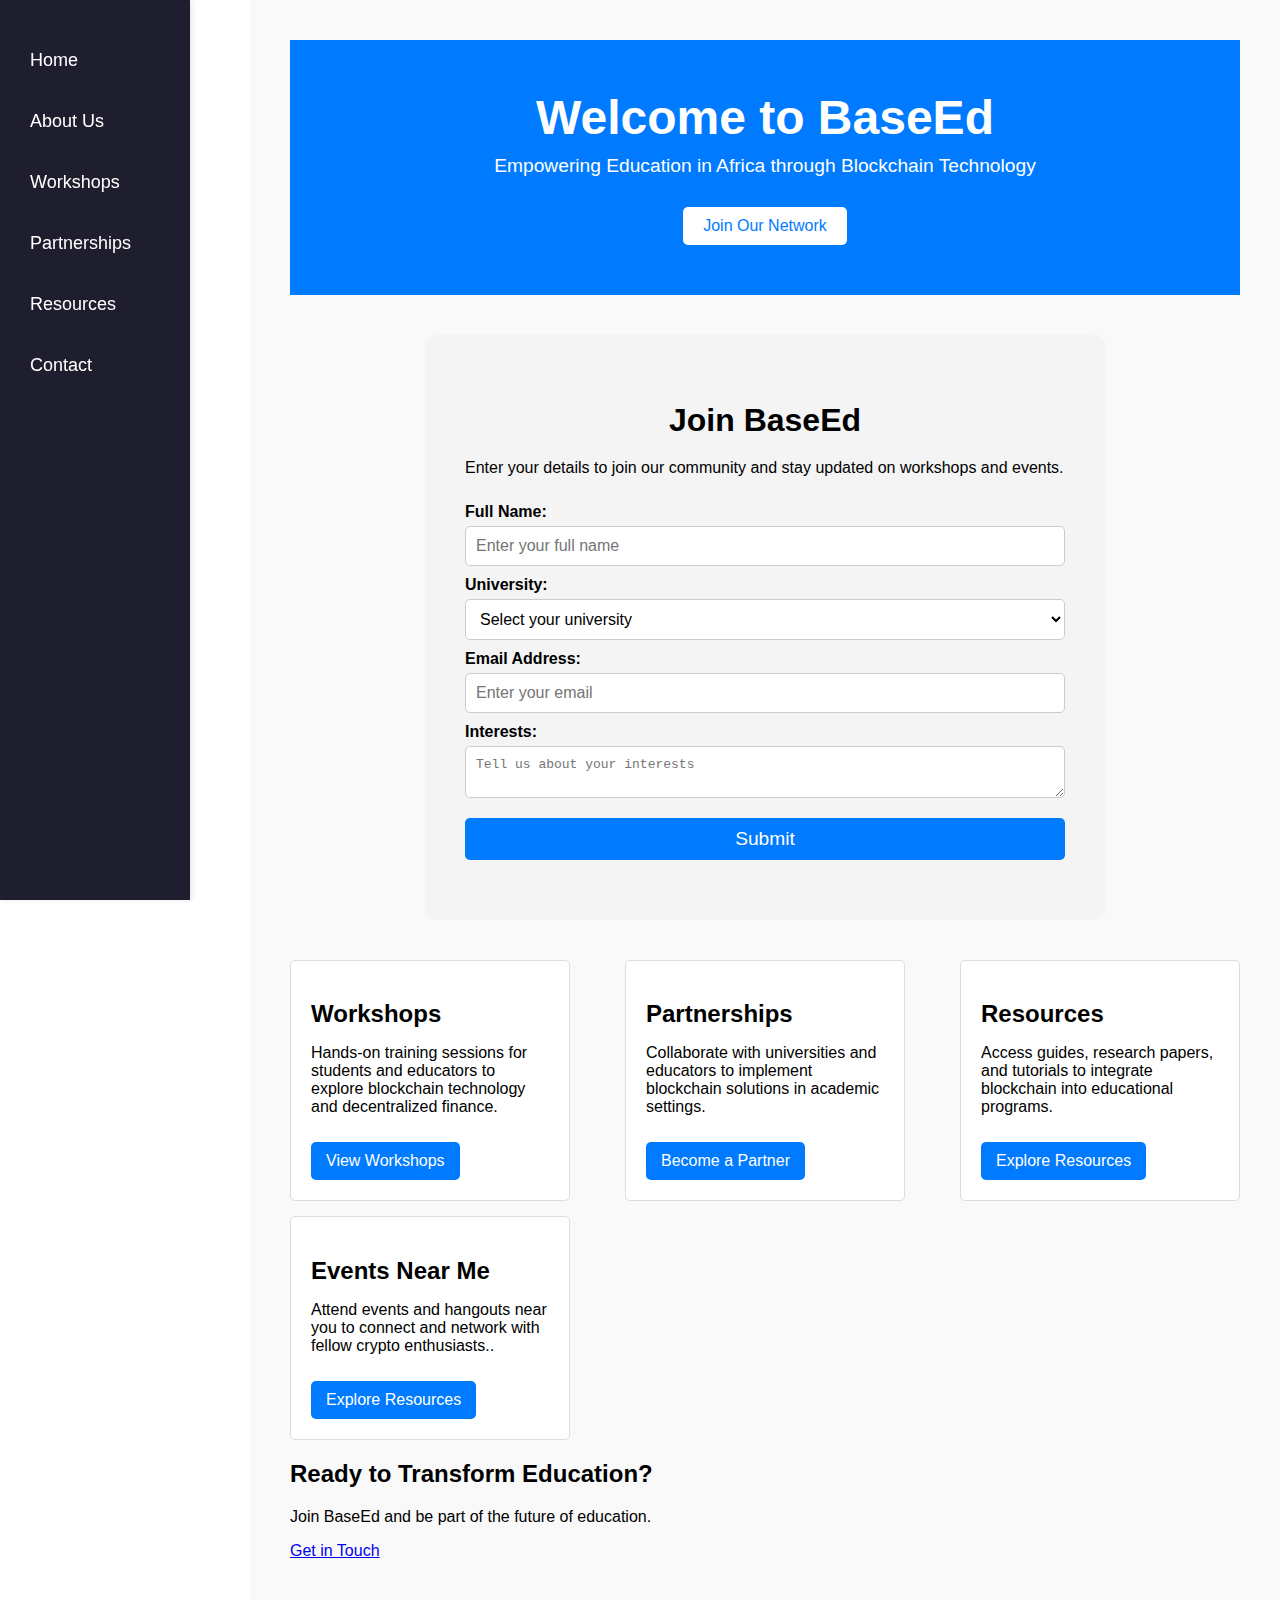
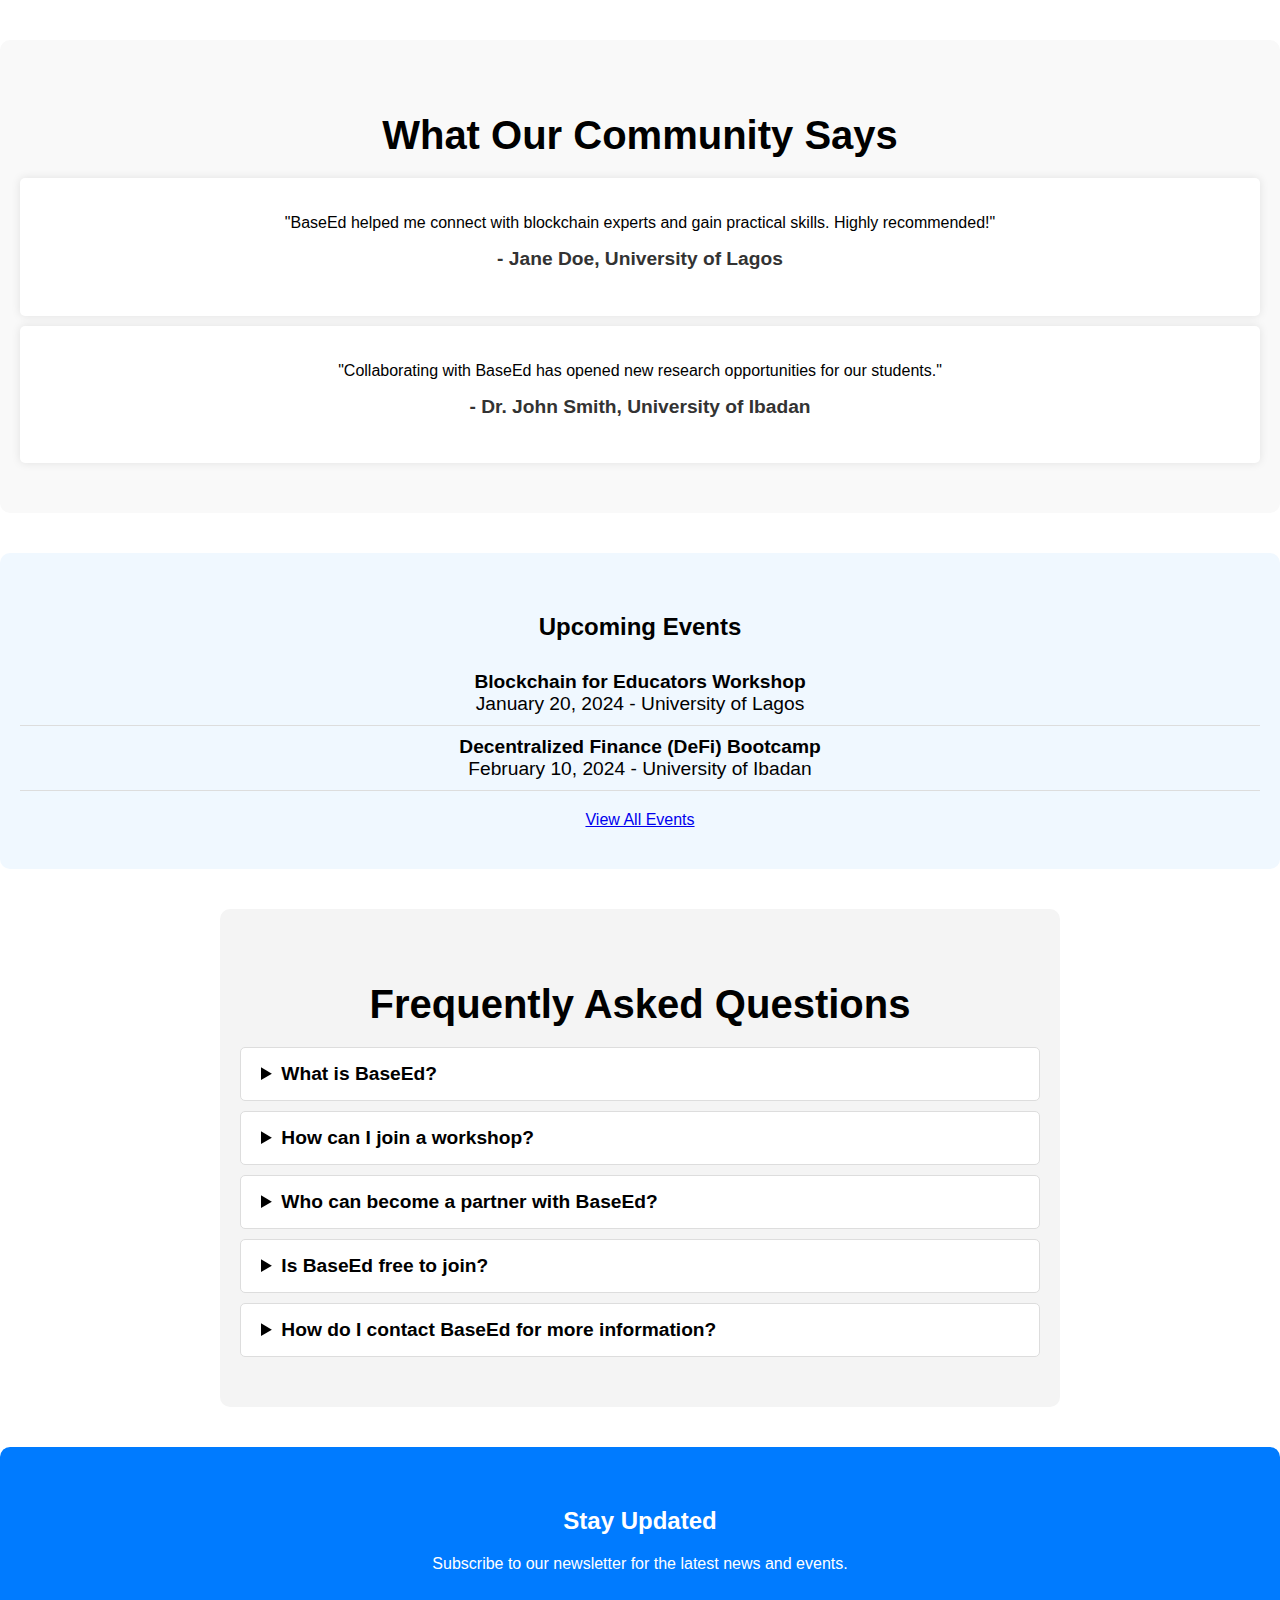
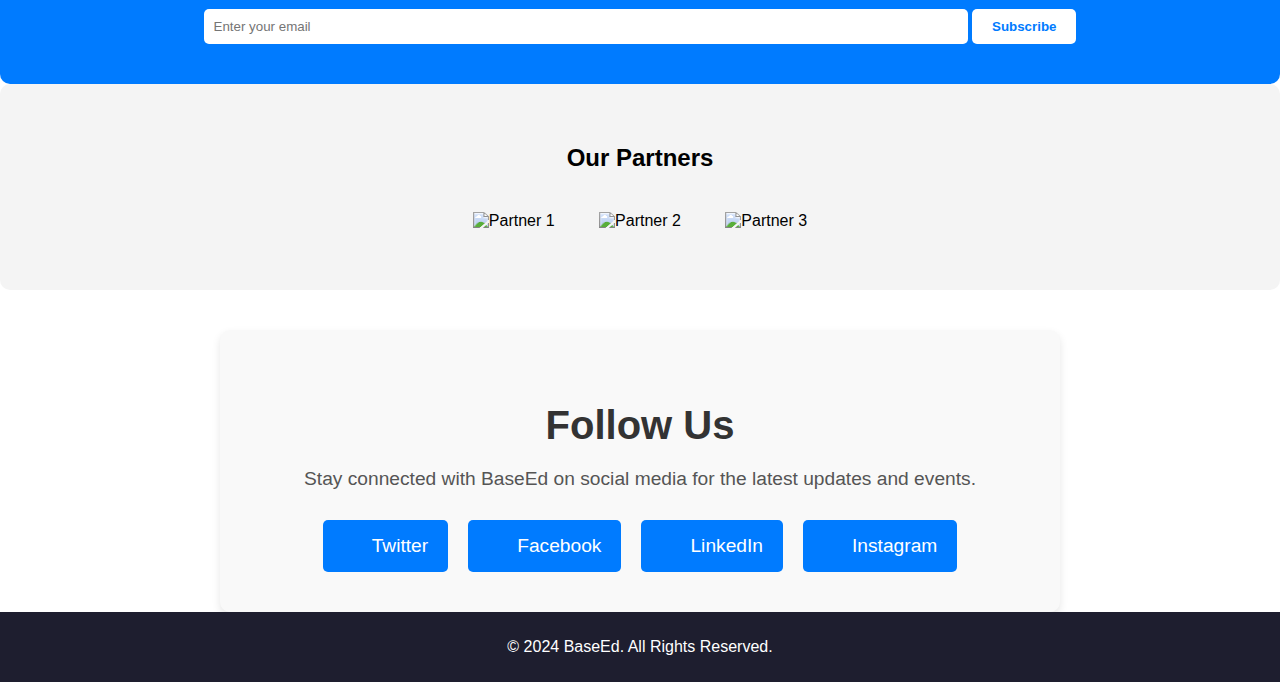
==== index.html @ 56837254 "Add files via upload" ====
<!DOCTYPE html>
<html lang="en">
<head>
    <meta charset="UTF-8">
    <meta name="viewport" content="width=device-width, initial-scale=1.0">
    <meta name="description" content="BaseEd - Connecting Base with universities, students, and educators for workshops and partnerships.">
    <title>BaseEd | Home</title>
    <link rel="stylesheet" href="style.css">
    <head>
        <link rel="stylesheet" href="https://cdnjs.cloudflare.com/ajax/libs/font-awesome/5.15.4/css/all.min.css">
    </head>
    
</head>
<body>
    <div class="container">
        <aside class="sidebar">
            <nav>
                <ul>
                    <li><a href="index.html">Home</a></li>
                    <li><a href="about.html">About Us</a></li>
                    <li><a href="workshop.html">Workshops</a></li>
                    <li><a href="partnerships.html">Partnerships</a></li>
                    <li><a href="resources.html">Resources</a></li>
                    <li><a href="contact.html">Contact</a></li>
                </ul>
            </nav>
        </aside>

        <main class="content">
            <section class="hero">
                <h1>Welcome to BaseEd</h1>
                <p>Empowering Education in Africa through Blockchain Technology</p>
                <a href="partnerships.html" class="btn">Join Our Network</a>
            </section>

            <section id="student-details">
                <h2>Join BaseEd</h2>
                <p>Enter your details to join our community and stay updated on workshops and events.</p>
                <form id="student-form">
                    <label for="name">Full Name:</label>
                    <input type="text" id="name" name="name" placeholder="Enter your full name" required>

                    <label for="university">University:</label>
                    <select id="university" name="university" required>
                    <option value="" disabled selected>Select your university</option>
                    <option value="University of Lagos">University of Lagos</option>
                    <option value="University of Ibadan">University of Ibadan</option>
                    <option value="Obafemi Awolowo University">Obafemi Awolowo University</option>
                    <option value="Ahmadu Bello University">Ahmadu Bello University</option>
                    <option value="Covenant University">Covenant University</option>
                    <option value="Federal University of Technology, Minna">Federal University of Technology, Minna</option>
                    <option value="University of Nigeria, Nsukka">University of Nigeria, Nsukka</option>
                    <option value="Nnamdi Azikiwe University, Awka">Nnamdi Azikiwe University, Awka</option>
                    <option value="University of Jos">University of Jos</option>
                    <option value="Chukwuemeka Odumegwu University">Chukwuemeka Odumegwu University</option>
                    <option value="Other">Other</option>
</select>

<div id="other-university-container" style="display: none;">
    <label for="other-university">Enter your university:</label>
    <input type="text" id="other-university" name="other-university" placeholder="Enter your university name">
</div>

            
                    <label for="email">Email Address:</label>
                    <input type="email" id="email" name="email" placeholder="Enter your email" required>
            
                    <label for="interests">Interests:</label>
                    <textarea id="interests" name="interests" placeholder="Tell us about your interests"></textarea>
                
            
                    <button type="submit">Submit</button>
                </form>
                <div id="form-message"></div>
            </section>            

            <section class="features">
                <div class="feature">
                    <h2>Workshops</h2>
                    <p>Hands-on training sessions for students and educators to explore blockchain technology and decentralized finance.</p>
                    <a href="https://lu.ma/BaseMeetups?utm_source=dotorg&utm_medium=nav" class="btn">View Workshops</a>
                </div>
                <div class="feature">
                    <h2>Partnerships</h2>
                    <p>Collaborate with universities and educators to implement blockchain solutions in academic settings.</p>
                    <a href="partnerships.html" class="btn">Become a Partner</a>
                </div>
                <div class="feature">
                    <h2>Resources</h2>
                    <p>Access guides, research papers, and tutorials to integrate blockchain into educational programs.</p>
                    <a href="resources.html" class="btn">Explore Resources</a>
                </div>
                <div class="feature">
                    <h2>Events Near Me</h2>
                    <p>Attend events and hangouts near you to connect and network with fellow crypto enthusiasts..</p>
                    <a href="https://lu.ma/discover" class="btn">Explore Resources</a>
                </div>
            </section>

            <section class="cta">
                <h2>Ready to Transform Education?</h2>
                <p>Join BaseEd and be part of the future of education.</p>
                <a href="contact.html" class="btn">Get in Touch</a>
            </section>
        </main>
    </div>

    <section id="testimonials">
        <h2>What Our Community Says</h2>
        <div class="testimonial">
            <p>"BaseEd helped me connect with blockchain experts and gain practical skills. Highly recommended!"</p>
            <h4>- Jane Doe, University of Lagos</h4>
        </div>
        <div class="testimonial">
            <p>"Collaborating with BaseEd has opened new research opportunities for our students."</p>
            <h4>- Dr. John Smith, University of Ibadan</h4>
        </div>
    </section>
    
    <section id="upcoming-events">
        <h2>Upcoming Events</h2>
        <ul>
            <li>
                <strong>Blockchain for Educators Workshop</strong><br>
                January 20, 2024 - University of Lagos
            </li>
            <li>
                <strong>Decentralized Finance (DeFi) Bootcamp</strong><br>
                February 10, 2024 - University of Ibadan
            </li>
        </ul>
        <a href="events.html" class="btn">View All Events</a>
    </section>

    <section id="faq">
        <h2>Frequently Asked Questions</h2>
        <details>
            <summary>What is BaseEd?</summary>
            <p>BaseEd is a platform that connects universities, students, and educators with blockchain technology to enhance education through workshops, partnerships, and resources.</p>
        </details>
    
        <details>
            <summary>How can I join a workshop?</summary>
            <p>You can join a workshop by visiting our <a href="workshops.html">Workshops</a> page, selecting an event, and registering online.</p>
        </details>
    
        <details>
            <summary>Who can become a partner with BaseEd?</summary>
            <p>Universities, educational institutions, and organizations interested in integrating blockchain technology into their programs can partner with BaseEd.</p>
        </details>
    
        <details>
            <summary>Is BaseEd free to join?</summary>
            <p>Yes, BaseEd is free for students and educators to join. Some workshops and events may have a nominal fee, which will be specified during registration.</p>
        </details>
    
        <details>
            <summary>How do I contact BaseEd for more information?</summary>
            <p>You can reach out to us via the <a href="contact.html">Contact</a> page or email us directly at info@baseed.org.</p>
        </details>
    </section>
    
    <section id="newsletter">
        <h2>Stay Updated</h2>
        <p>Subscribe to our newsletter for the latest news and events.</p>
        <form id="newsletter-form">
            <input type="email" placeholder="Enter your email" required>
            <button type="submit">Subscribe</button>
        </form>
    </section>
    
    <section id="partners">
        <h2>Our Partners</h2>
        <div class="partner-logos">
            <img src="partner1.png" alt="Partner 1">
            <img src="partner2.png" alt="Partner 2">
            <img src="partner3.png" alt="Partner 3">
        </div>
    </section>    

    <section id="social-media">
        <h2>Follow Us</h2>
        <p>Stay connected with BaseEd on social media for the latest updates and events.</p>
        <div class="social-icons">
            <a href="https://twitter.com" target="_blank"><i class="fa fa-twitter"></i> Twitter</a>
            <a href="https://facebook.com" target="_blank"><i class="fa fa-facebook"></i> Facebook</a>
            <a href="https://linkedin.com" target="_blank"><i class="fa fa-linkedin"></i> LinkedIn</a>
            <a href="https://instagram.com" target="_blank"><i class="fa fa-instagram"></i> Instagram</a>
        </div>
    </section>    

    <footer>
        <p>&copy; 2024 BaseEd. All Rights Reserved.</p>
    </footer>
</body>
</html>
---- style.css ----
/* General Reset */
body, html {
    margin: 0;
    padding: 0;
    font-family: Arial, sans-serif;
    box-sizing: border-box;
}

/* Layout */
.container {
    display: flex;
    min-height: 100vh;
}

/* Sidebar */
.sidebar {
    width: 150px; 
    background-color: #1e1e2f;
    color: white;
    padding: 20px;
    box-shadow: 2px 0 5px rgba(0, 0, 0, 0.1);
    position: fixed; 
    top: 0;
    bottom: 0;
    left: 0;
    overflow-y: auto;
}

/* Sidebar Navigation */
.sidebar nav ul {
    list-style: none;
    padding: 0;
}

.sidebar nav ul li {
    margin: 20px 0;
}

.sidebar nav ul li a {
    text-decoration: none;
    color: white;
    font-size: 18px;
    display: block;
    padding: 10px;
    border-radius: 5px;
}

.sidebar nav ul li a:hover {
    background-color: #3b3b4f;
}

/* Main Content */
.content {
    margin-left: 250px; /* Shift the content to the right to make space for the sidebar */
    padding: 40px;
    background-color: #f9f9f9;
    width: calc(100% - 250px); /* Adjust width to fit alongside the sidebar */
}

/* Hero Section */
.hero {
    background-color: #007bff;
    color: white;
    padding: 50px;
    text-align: center;
}

.hero h1 {
    font-size: 3em;
    margin: 0;
}

.hero p {
    font-size: 1.2em;
    margin: 10px 0;
}

.hero .btn {
    display: inline-block;
    margin-top: 20px;
    padding: 10px 20px;
    background-color: white;
    color: #007bff;
    text-decoration: none;
    border-radius: 5px;
}

.hero .btn:hover {
    background-color: #0056b3;
    color: white;
}

/* Student Details Form Section */
#student-details {
    background-color: #f4f4f4;
    padding: 40px;
    margin-top: 40px;
    border-radius: 10px;
    max-width: 600px;
    margin-left: auto;
    margin-right: auto;
}

#student-details h2 {
    text-align: center;
    font-size: 2em;
    margin-bottom: 20px;
}

#student-details form {
    display: flex;
    flex-direction: column;
}

#student-details label {
    font-weight: bold;
    margin-top: 10px;
}

#student-details input,
#student-details textarea {
    padding: 10px;
    font-size: 1em;
    margin-top: 5px;
    border: 1px solid #ccc;
    border-radius: 5px;
}

#student-details textarea {
    resize: vertical;
}

#student-details button {
    margin-top: 20px;
    padding: 10px 20px;
    background-color: #007bff;
    color: white;
    border: none;
    border-radius: 5px;
    cursor: pointer;
    font-size: 1.2em;
}

#student-details button:hover {
    background-color: #0056b3;
}

/* Form Message */
#form-message {
    text-align: center;
    margin-top: 20px;
    font-weight: bold;
    color: green;
}

#student-details select {
    padding: 10px;
    font-size: 1em;
    margin-top: 5px;
    border: 1px solid #ccc;
    border-radius: 5px;
    background-color: white;
}

#other-university-container {
    margin-top: 10px;
}

#other-university {
    padding: 10px;
    font-size: 1em;
    border: 1px solid #ccc;
    border-radius: 5px;
    width: 100%;
}

/* Features Section */
.features {
    display: flex;
    justify-content: space-between;
    gap: 15px;
    flex-wrap: wrap;
    margin-top: 40px;
}

.feature {
    background-color: white;
    padding: 20px;
    border: 1px solid #ddd;
    border-radius: 5px;
    width: 20%;
    min-width: 280px; /* Ensure features stack on smaller screens */
    box-sizing: border-box;
}

.feature h2 {
    font-size: 1.5em;
    margin-bottom: 10px;
}

.feature p {
    font-size: 1em;
}

.feature .btn {
    display: inline-block;
    margin-top: 10px;
    padding: 10px 15px;
    background-color: #007bff;
    color: white;
    text-decoration: none;
    border-radius: 5px;
}

.feature .btn:hover {
    background-color: #0056b3;
}

/* Footer */
footer {
    text-align: center;
    padding: 10px;
    background-color: #1e1e2f;
    color: white;
    position: relative;
}

/* Responsive Design */
@media (max-width: 768px) {
    .container {
        flex-direction: column;
    }

    .sidebar {
        width: 100%;
        height: auto;
        position: relative;
    }

    .content {
        margin-left: 0;
        width: 100%;
    }
}

#testimonials {
    background-color: #f9f9f9;
    padding: 40px 20px;
    text-align: center;
    border-radius: 10px;
    margin-top: 40px;
}

#testimonials h2 {
    font-size: 2.5em;
    margin-bottom: 20px;
}

.testimonial {
    background-color: white;
    padding: 20px;
    margin: 10px 0;
    border-radius: 5px;
    box-shadow: 0px 0px 10px rgba(0, 0, 0, 0.1);
}

.testimonial h4 {
    font-size: 1.2em;
    margin-top: 10px;
    color: #333;
}

#upcoming-events {
    background-color: #f0f8ff;
    padding: 40px 20px;
    text-align: center;
    border-radius: 10px;
    margin-top: 40px;
}

#upcoming-events ul {
    list-style: none;
    padding: 0;
    font-size: 1.2em;
    margin-bottom: 20px;
}

#upcoming-events ul li {
    padding: 10px 0;
    border-bottom: 1px solid #ddd;
}

#newsletter {
    background-color: #007bff;
    color: white;
    padding: 40px 20px;
    text-align: center;
    border-radius: 10px;
    margin-top: 40px;
}

#newsletter input {
    padding: 10px;
    width: 60%;
    margin-top: 20px;
    border: none;
    border-radius: 5px;
}

#newsletter button {
    padding: 10px 20px;
    background-color: white;
    color: #007bff;
    border: none;
    border-radius: 5px;
    font-weight: bold;
    margin-top: 20px;
}

#newsletter button:hover {
    background-color: #0056b3;
    color: white;
}

#partners {
    padding: 40px 20px;
    text-align: center;
    border-radius: 10px;
    background-color: #f4f4f4;
}

.partner-logos img {
    max-width: 150px;
    margin: 20px;
}

#faq {
    background-color: #f4f4f4;
    padding: 40px 20px;
    border-radius: 10px;
    margin-top: 40px;
    max-width: 800px;
    margin-left: auto;
    margin-right: auto;
    text-align: left;
}

#faq h2 {
    text-align: center;
    font-size: 2.5em;
    margin-bottom: 20px;
}

details {
    background-color: white;
    padding: 15px 20px;
    margin-bottom: 10px;
    border: 1px solid #ddd;
    border-radius: 5px;
    cursor: pointer;
}

details summary {
    font-weight: bold;
    font-size: 1.2em;
}

details summary:hover {
    color: #007bff;
}

details p {
    margin-top: 10px;
    font-size: 1em;
    line-height: 1.6;
}

#social-media {
    background-color: #f9f9f9;
    padding: 40px 20px;
    text-align: center;
    border-radius: 10px;
    margin-top: 40px;
    max-width: 800px;
    margin-left: auto;
    margin-right: auto;
    box-shadow: 0 4px 8px rgba(0, 0, 0, 0.1);
}

#social-media h2 {
    font-size: 2.5em;
    margin-bottom: 20px;
    color: #333;
}

#social-media p {
    font-size: 1.2em;
    margin-bottom: 30px;
    color: #555;
}

.social-icons {
    display: flex;
    justify-content: center;
    gap: 20px;
}

.social-icons a {
    display: flex;
    align-items: center;
    justify-content: center;
    text-decoration: none;
    color: white;
    background-color: #007bff;
    padding: 15px 20px;
    border-radius: 5px;
    font-size: 1.2em;
    transition: background-color 0.3s ease;
}

.social-icons a:hover {
    background-color: #0056b3;
}

.social-icons a i {
    margin-right: 10px;
}
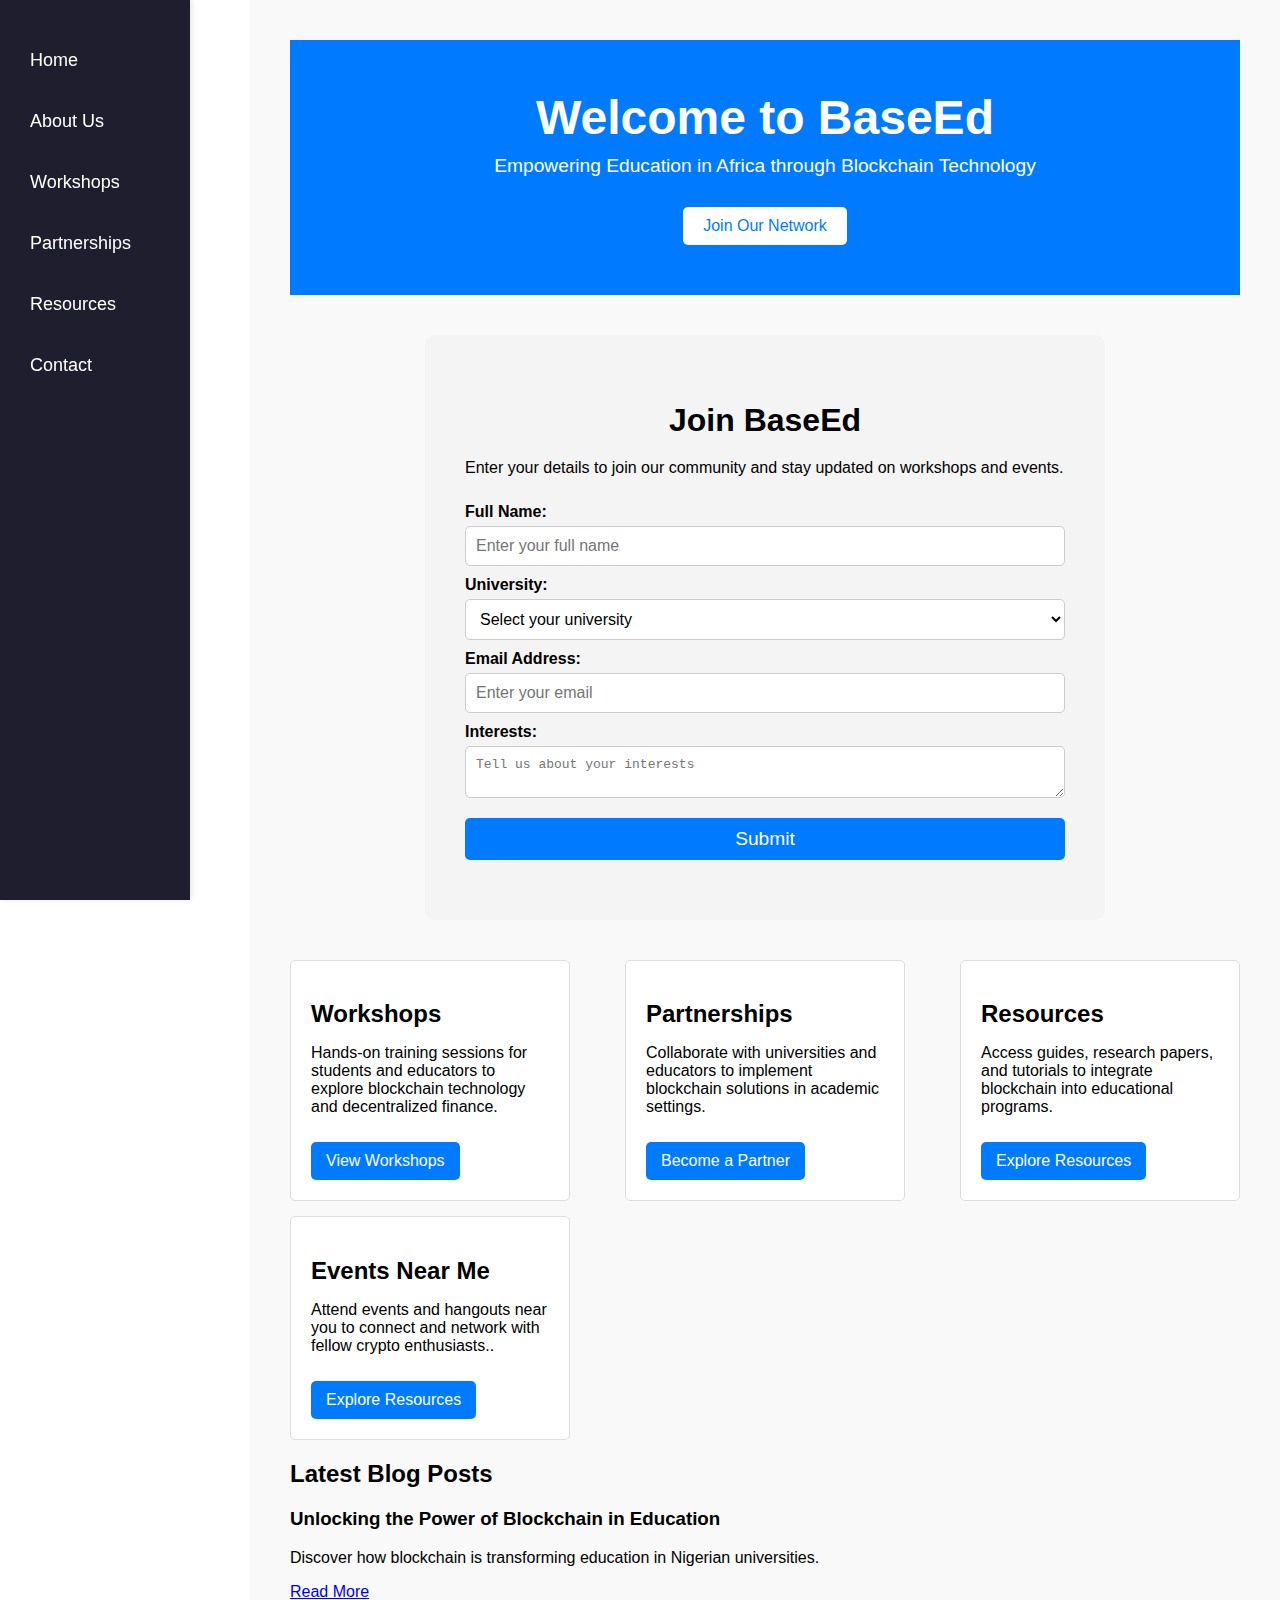
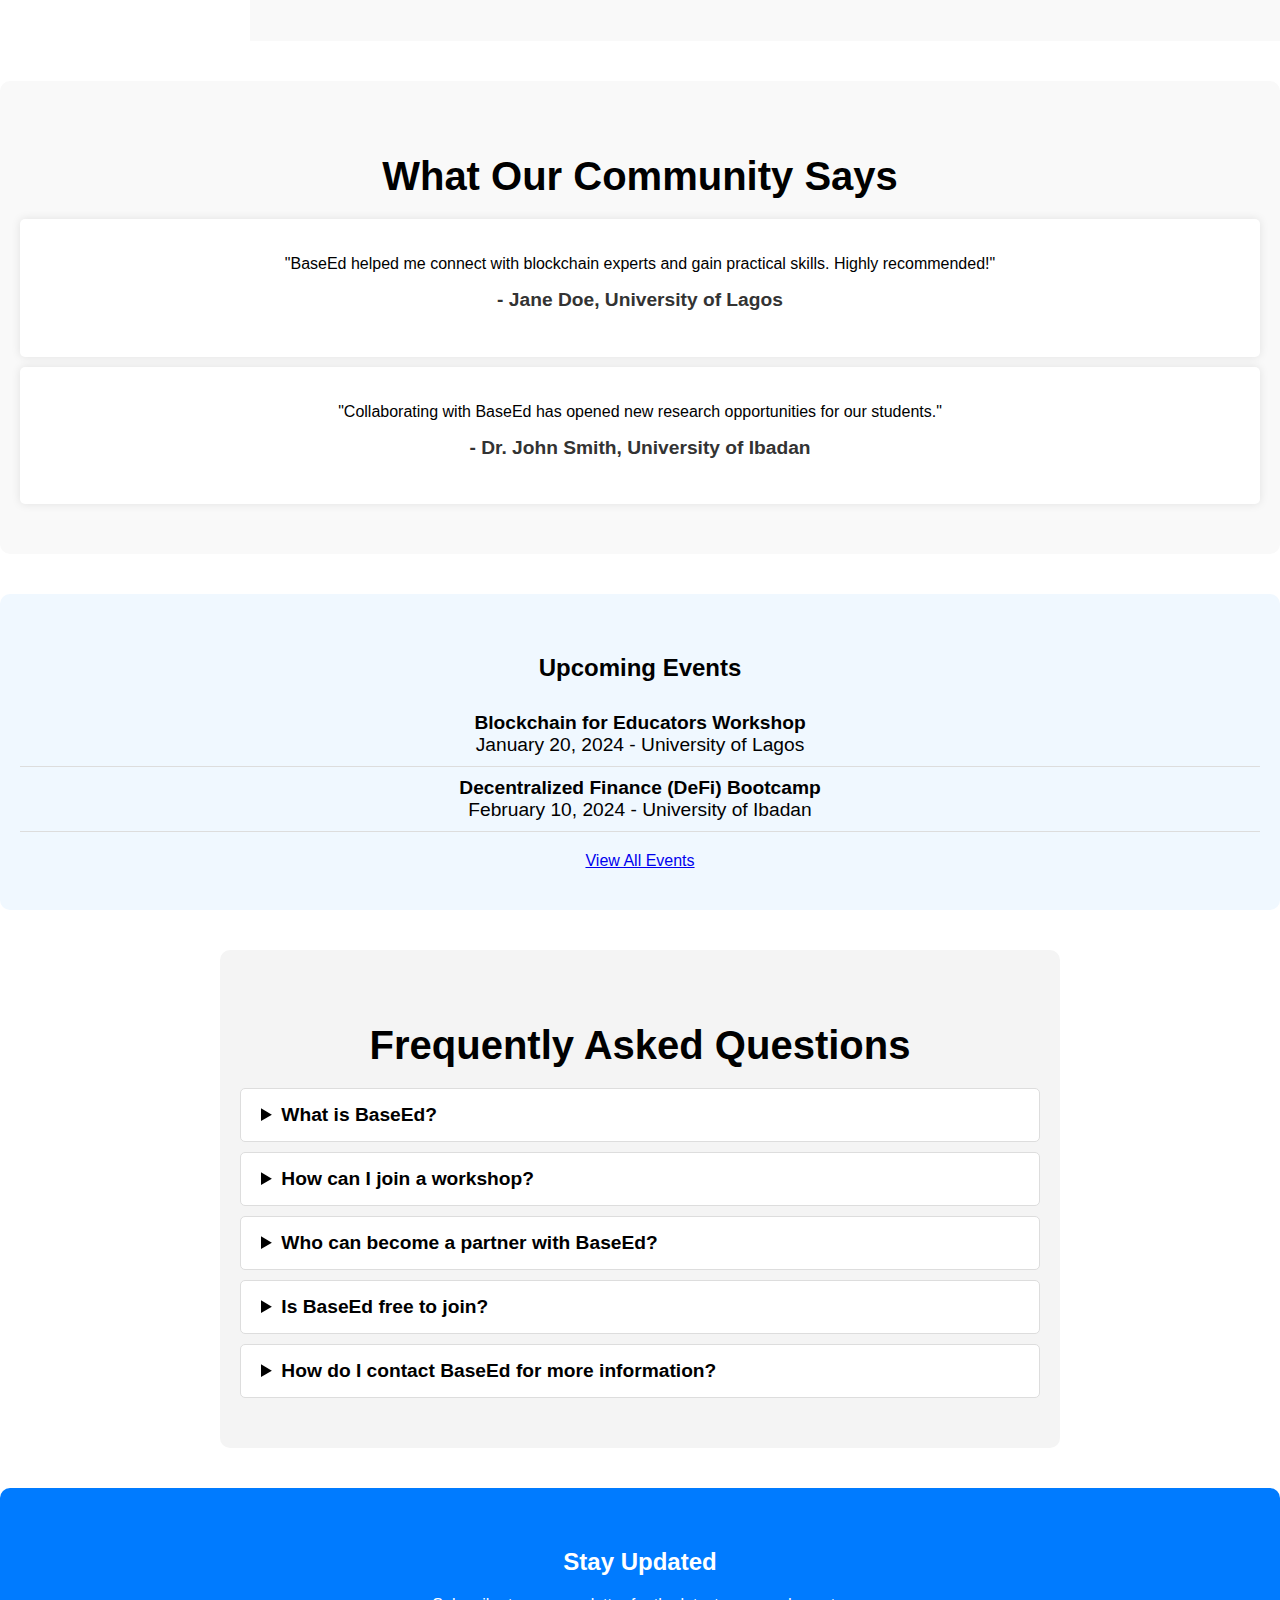
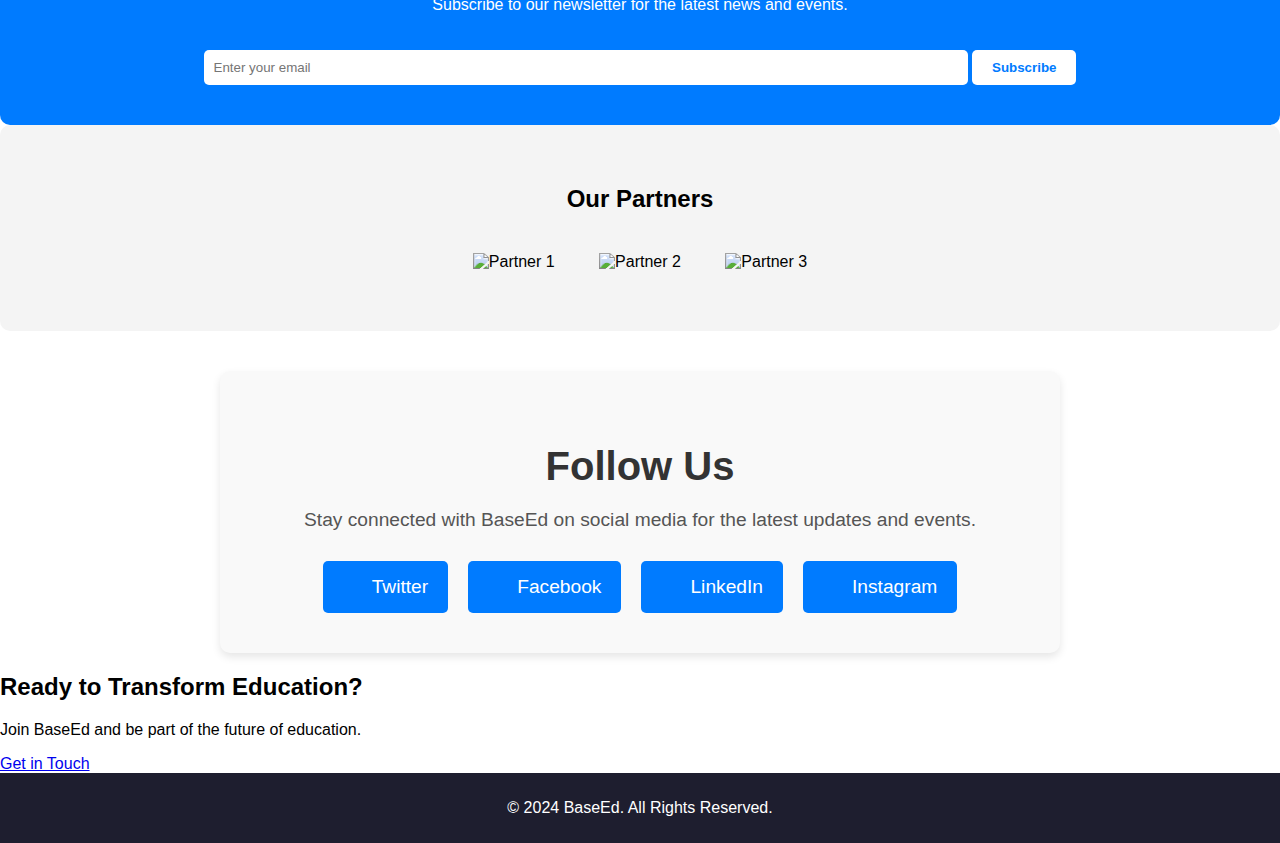
==== commit 11687eb7: "Update index.html" ====
--- a/index.html
+++ b/index.html
@@ -97,10 +97,13 @@
                 </div>
             </section>
 
-            <section class="cta">
-                <h2>Ready to Transform Education?</h2>
-                <p>Join BaseEd and be part of the future of education.</p>
-                <a href="contact.html" class="btn">Get in Touch</a>
+            <section id="blog-highlights">
+                <h2>Latest Blog Posts</h2>
+                <div class="blog-post-preview">
+                    <h3>Unlocking the Power of Blockchain in Education</h3>
+                    <p>Discover how blockchain is transforming education in Nigerian universities.</p>
+                    <a href="blog.html" class="btn" onclick="addPoints(10)">Read More</a> <!-- Earn 10 points -->
+                </div>
             </section>
         </main>
     </div>
@@ -187,7 +190,12 @@
             <a href="https://linkedin.com" target="_blank"><i class="fa fa-linkedin"></i> LinkedIn</a>
             <a href="https://instagram.com" target="_blank"><i class="fa fa-instagram"></i> Instagram</a>
         </div>
-    </section>    
+    </section> 
+    <section class="cta">
+        <h2>Ready to Transform Education?</h2>
+        <p>Join BaseEd and be part of the future of education.</p>
+        <a href="contact.html" class="btn">Get in Touch</a>
+    </section>
 
     <footer>
         <p>&copy; 2024 BaseEd. All Rights Reserved.</p>
